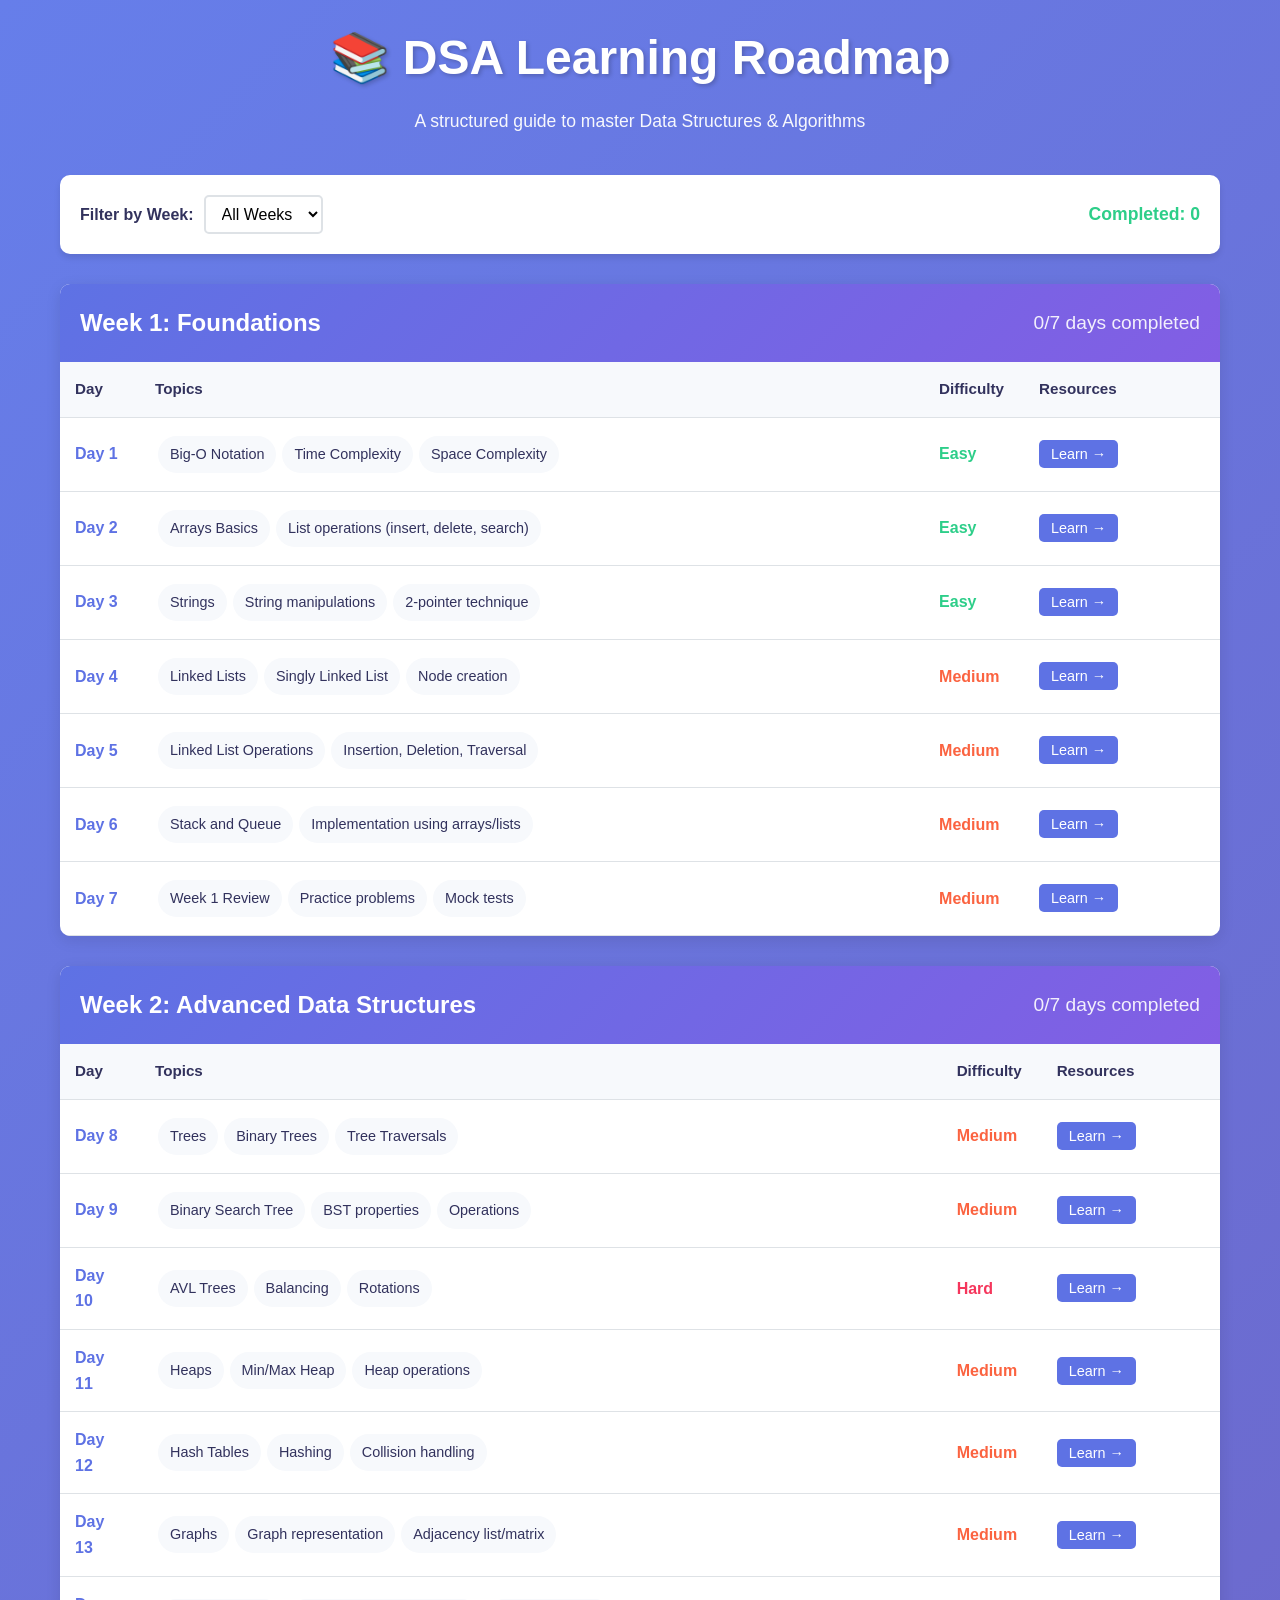
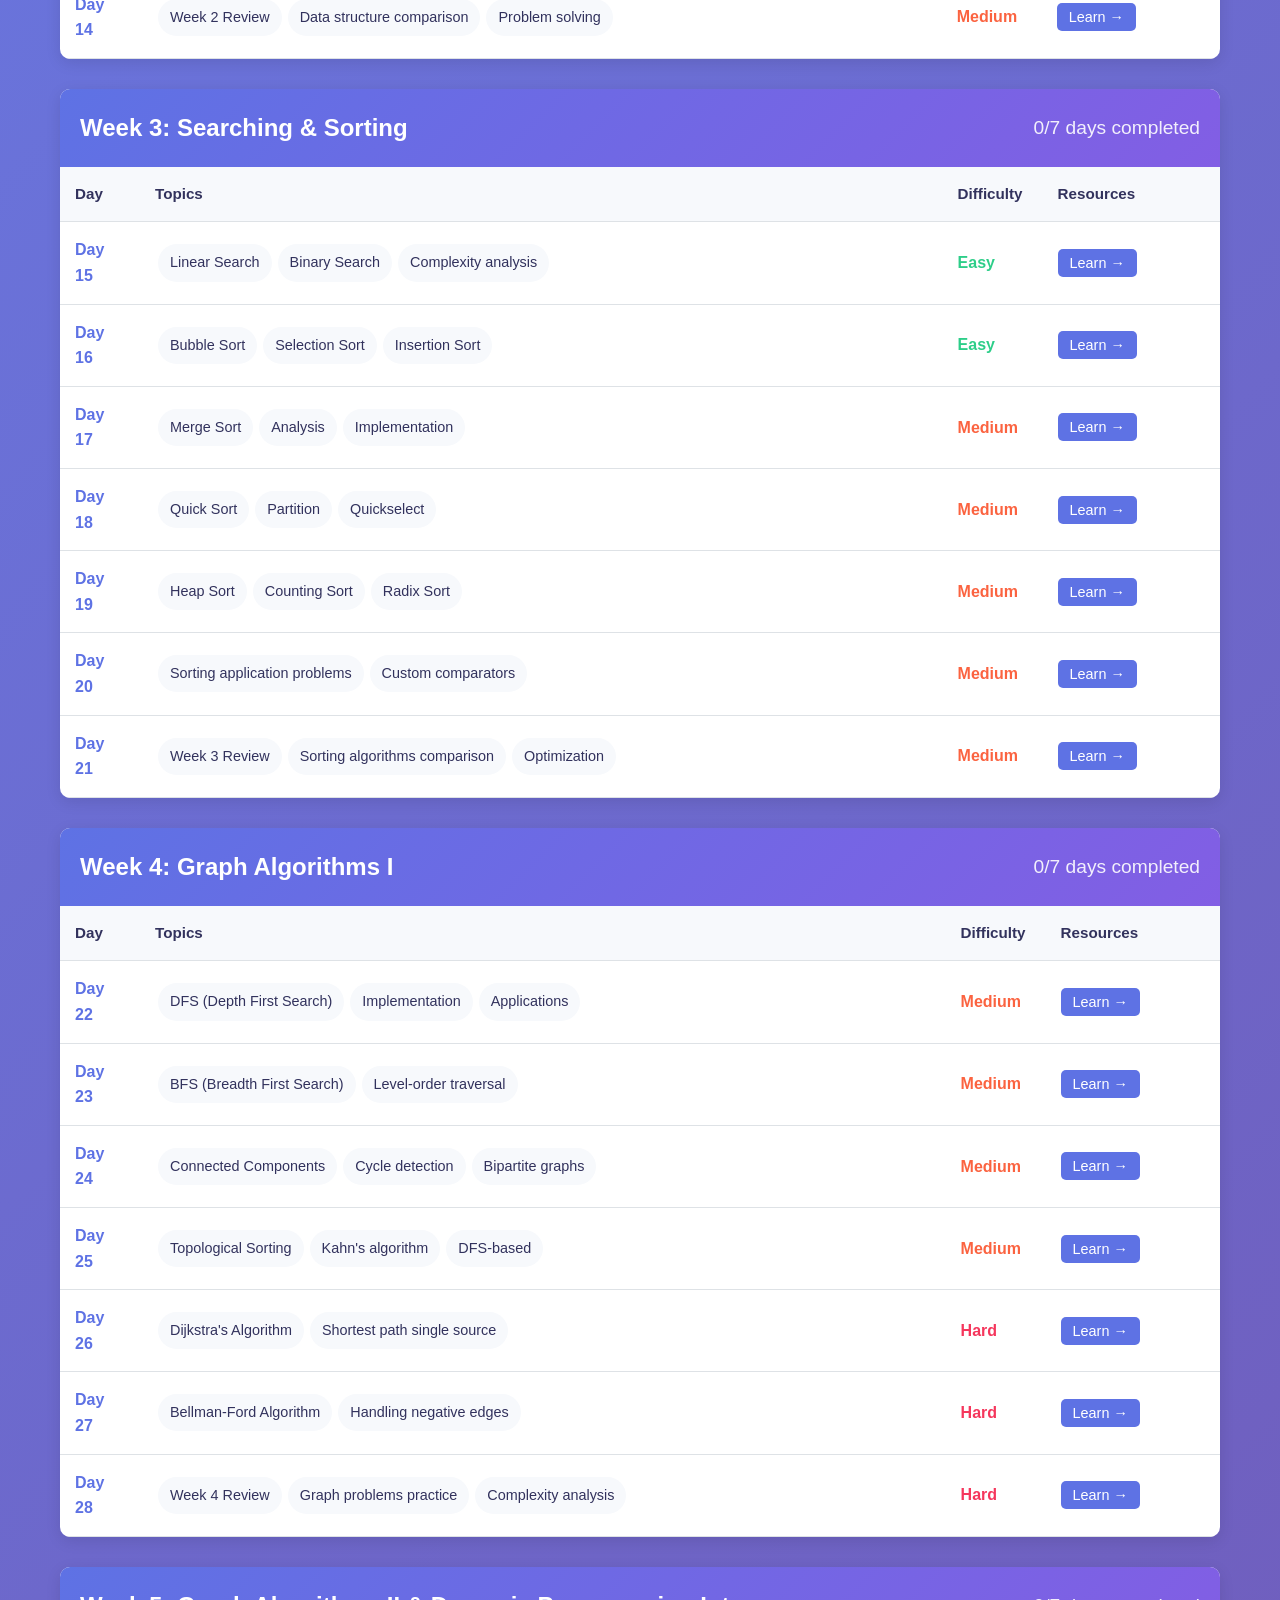
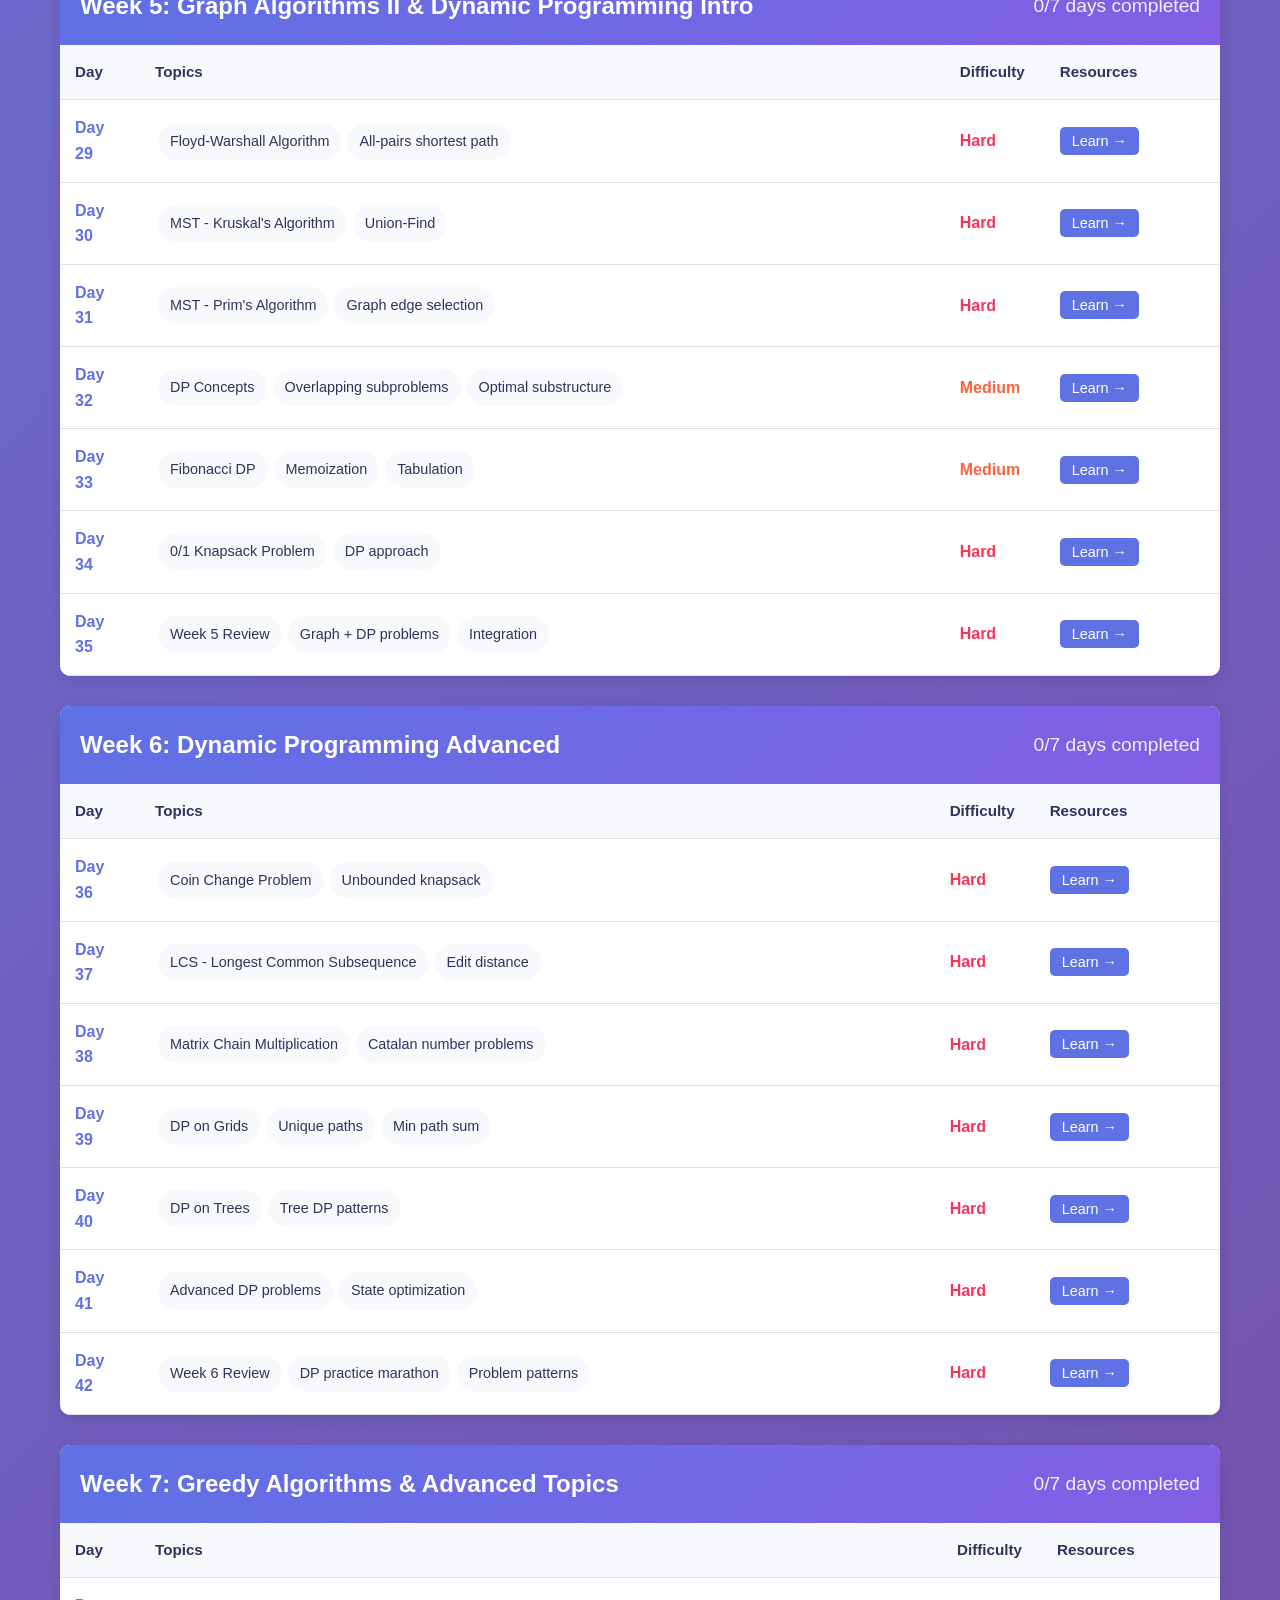
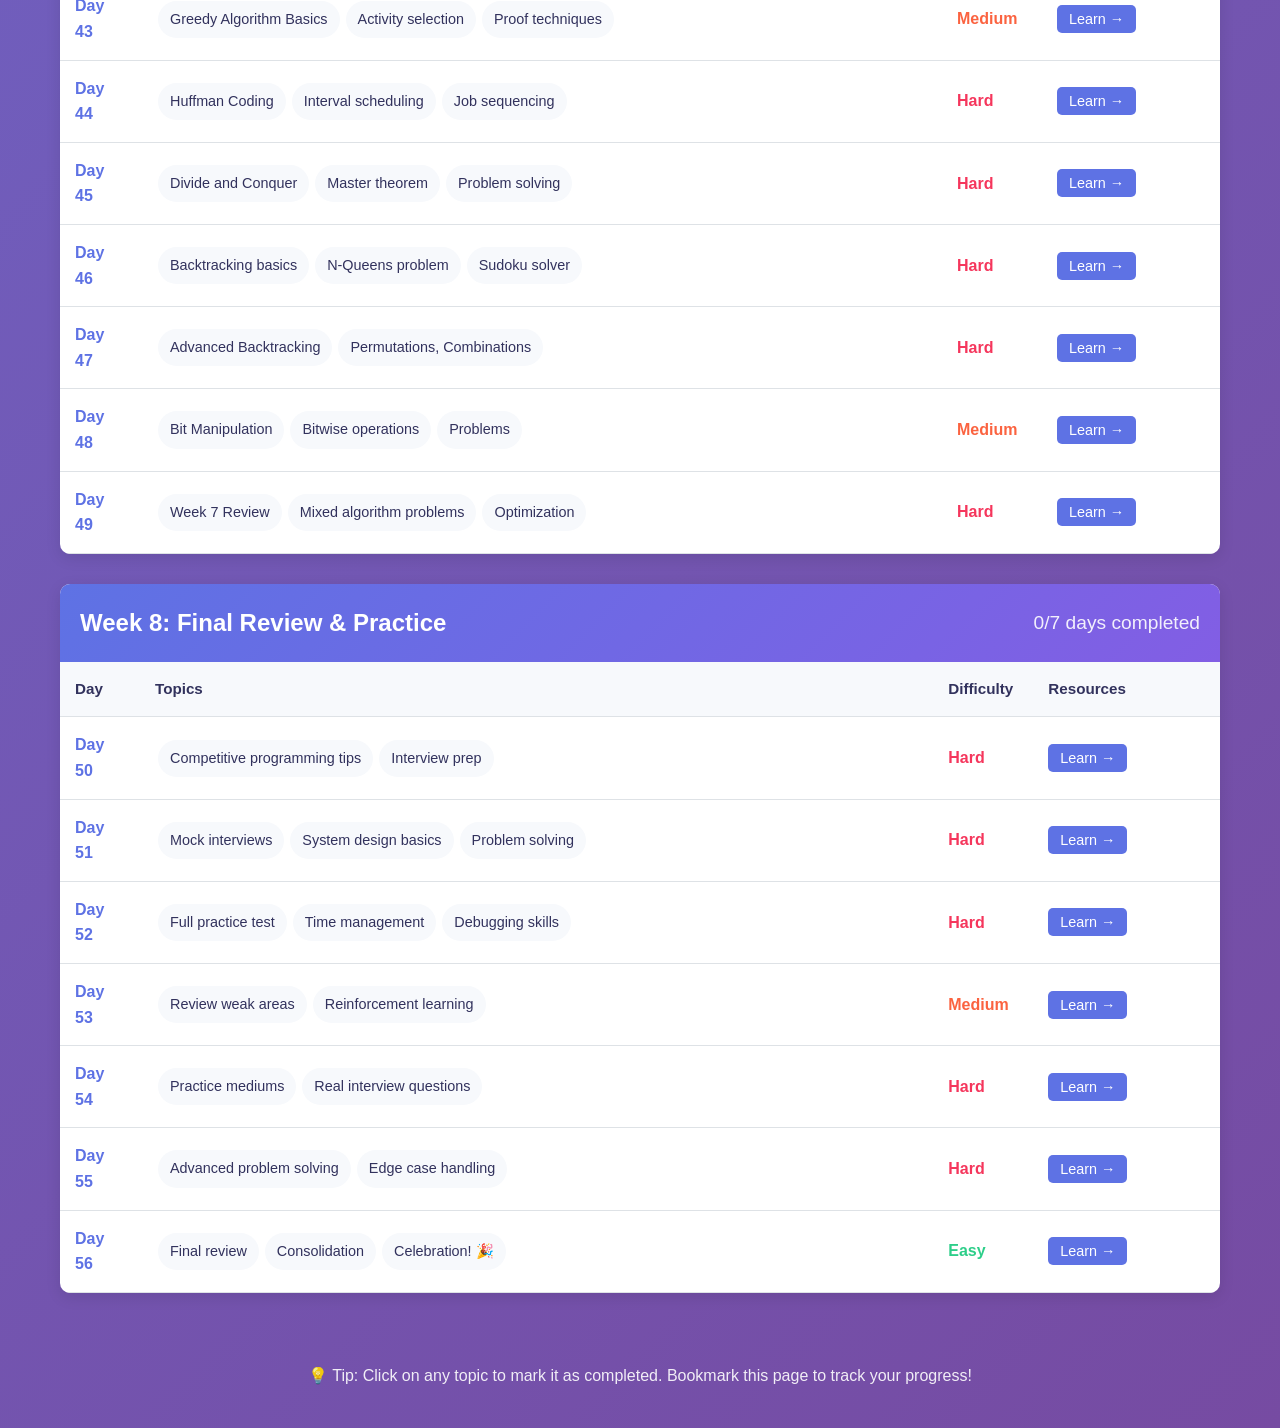
==== index.html @ c2c23e3e "Add DSA Roadmap website with interactive UI and progress tracking" ====
<!DOCTYPE html>
<html lang="en">
<head>
    <meta charset="UTF-8">
    <meta name="viewport" content="width=device-width, initial-scale=1.0">
    <title>DSA Roadmap - Your Learning Path</title>
    <link rel="stylesheet" href="styles.css">
</head>
<body>
    <div class="container">
        <header>
            <h1>📚 DSA Learning Roadmap</h1>
            <p class="subtitle">A structured guide to master Data Structures & Algorithms</p>
        </header>

        <nav class="controls">
            <div class="filter-group">
                <label for="weekFilter">Filter by Week:</label>
                <select id="weekFilter">
                    <option value="all">All Weeks</option>
                </select>
            </div>
            <div class="stats">
                <span class="completed-count">Completed: <strong id="completedCount">0</strong></span>
            </div>
        </nav>

        <main id="roadmapContainer">
            <!-- Roadmap will be dynamically inserted here -->
        </main>

        <footer>
            <p>💡 Tip: Click on any topic to mark it as completed. Bookmark this page to track your progress!</p>
        </footer>
    </div>

    <script src="data.js"></script>
    <script src="script.js"></script>
</body>
</html>
---- styles.css ----
:root {
    --primary-color: #5e72e4;
    --secondary-color: #825ee4;
    --success-color: #2dce89;
    --warning-color: #fb6340;
    --danger-color: #f5365c;
    --dark-color: #32325d;
    --light-color: #f7f9fc;
    --border-color: #dee2e6;
    --text-dark: #32325d;
    --text-light: #8898aa;
}

* {
    margin: 0;
    padding: 0;
    box-sizing: border-box;
}

body {
    font-family: 'Segoe UI', Tahoma, Geneva, Verdana, sans-serif;
    background: linear-gradient(135deg, #667eea 0%, #764ba2 100%);
    color: var(--text-dark);
    line-height: 1.6;
    min-height: 100vh;
    padding: 20px 0;
}

.container {
    max-width: 1200px;
    margin: 0 auto;
    padding: 0 20px;
}

header {
    text-align: center;
    margin-bottom: 40px;
    color: white;
}

header h1 {
    font-size: 3em;
    margin-bottom: 10px;
    text-shadow: 2px 2px 4px rgba(0, 0, 0, 0.2);
}

.subtitle {
    font-size: 1.1em;
    opacity: 0.95;
    font-weight: 300;
}

.controls {
    display: flex;
    justify-content: space-between;
    align-items: center;
    background: white;
    padding: 20px;
    border-radius: 10px;
    margin-bottom: 30px;
    box-shadow: 0 4px 6px rgba(0, 0, 0, 0.1);
    flex-wrap: wrap;
    gap: 20px;
}

.filter-group {
    display: flex;
    align-items: center;
    gap: 10px;
}

.filter-group label {
    font-weight: 600;
    color: var(--text-dark);
}

.filter-group select {
    padding: 8px 12px;
    border: 2px solid var(--border-color);
    border-radius: 5px;
    background: white;
    cursor: pointer;
    font-size: 1em;
    transition: border-color 0.3s ease;
}

.filter-group select:hover {
    border-color: var(--primary-color);
}

.filter-group select:focus {
    outline: none;
    border-color: var(--primary-color);
    box-shadow: 0 0 0 3px rgba(94, 114, 228, 0.1);
}

.stats {
    font-weight: 600;
    color: var(--success-color);
    font-size: 1.1em;
}

.week-section {
    background: white;
    border-radius: 10px;
    margin-bottom: 30px;
    overflow: hidden;
    box-shadow: 0 4px 15px rgba(0, 0, 0, 0.1);
    transition: transform 0.3s ease, box-shadow 0.3s ease;
}

.week-section:hover {
    transform: translateY(-5px);
    box-shadow: 0 8px 25px rgba(0, 0, 0, 0.15);
}

.week-header {
    background: linear-gradient(135deg, var(--primary-color), var(--secondary-color));
    color: white;
    padding: 20px;
    font-size: 1.5em;
    font-weight: 700;
    display: flex;
    justify-content: space-between;
    align-items: center;
}

.week-progress {
    font-size: 0.8em;
    opacity: 0.9;
    font-weight: 500;
}

.days-table {
    width: 100%;
    border-collapse: collapse;
}

.days-table th,
.days-table td {
    padding: 15px;
    text-align: left;
    border-bottom: 1px solid var(--border-color);
}

.days-table th {
    background-color: var(--light-color);
    font-weight: 700;
    color: var(--text-dark);
    font-size: 0.95em;
}

.days-table tbody tr {
    transition: background-color 0.2s ease;
}

.days-table tbody tr:hover {
    background-color: #f3f6ff;
}

.day-cell {
    font-weight: 600;
    color: var(--primary-color);
    width: 80px;
}

.topics-cell {
    flex: 1;
}

.topic-tag {
    display: inline-block;
    background-color: var(--light-color);
    color: var(--text-dark);
    padding: 5px 10px;
    border-radius: 20px;
    margin: 3px;
    font-size: 0.9em;
    cursor: pointer;
    transition: all 0.2s ease;
    border: 2px solid transparent;
}

.topic-tag:hover {
    background-color: var(--primary-color);
    color: white;
    border-color: var(--primary-color);
}

.topic-tag.completed {
    background-color: var(--success-color);
    color: white;
    text-decoration: line-through;
    opacity: 0.7;
}

.difficulty {
    font-weight: 600;
    text-align: center;
    width: 100px;
}

.difficulty.easy {
    color: var(--success-color);
}

.difficulty.medium {
    color: var(--warning-color);
}

.difficulty.hard {
    color: var(--danger-color);
}

.resource-cell {
    text-align: center;
}

.resource-btn {
    background-color: var(--primary-color);
    color: white;
    border: none;
    padding: 6px 12px;
    border-radius: 5px;
    cursor: pointer;
    font-size: 0.9em;
    transition: background-color 0.2s ease;
}

.resource-btn:hover {
    background-color: var(--secondary-color);
}

.resource-btn:disabled {
    background-color: var(--border-color);
    cursor: not-allowed;
    opacity: 0.6;
}

footer {
    text-align: center;
    color: white;
    margin-top: 50px;
    padding: 20px;
    opacity: 0.9;
}

/* Responsive Design */
@media (max-width: 768px) {
    header h1 {
        font-size: 2em;
    }

    .controls {
        flex-direction: column;
        align-items: stretch;
    }

    .filter-group {
        flex-direction: column;
    }

    .filter-group select {
        width: 100%;
    }

    .stats {
        text-align: center;
    }

    .week-header {
        flex-direction: column;
        gap: 10px;
    }

    .days-table {
        font-size: 0.9em;
    }

    .days-table th,
    .days-table td {
        padding: 10px;
    }

    .topic-tag {
        padding: 4px 8px;
        font-size: 0.85em;
    }

    .resource-btn {
        padding: 4px 8px;
        font-size: 0.85em;
    }
}

@media (max-width: 480px) {
    header h1 {
        font-size: 1.5em;
    }

    .subtitle {
        font-size: 0.95em;
    }

    .days-table {
        font-size: 0.8em;
    }

    .days-table th,
    .days-table td {
        padding: 8px;
    }

    .topic-tag {
        padding: 3px 6px;
        font-size: 0.8em;
        margin: 2px;
    }
}
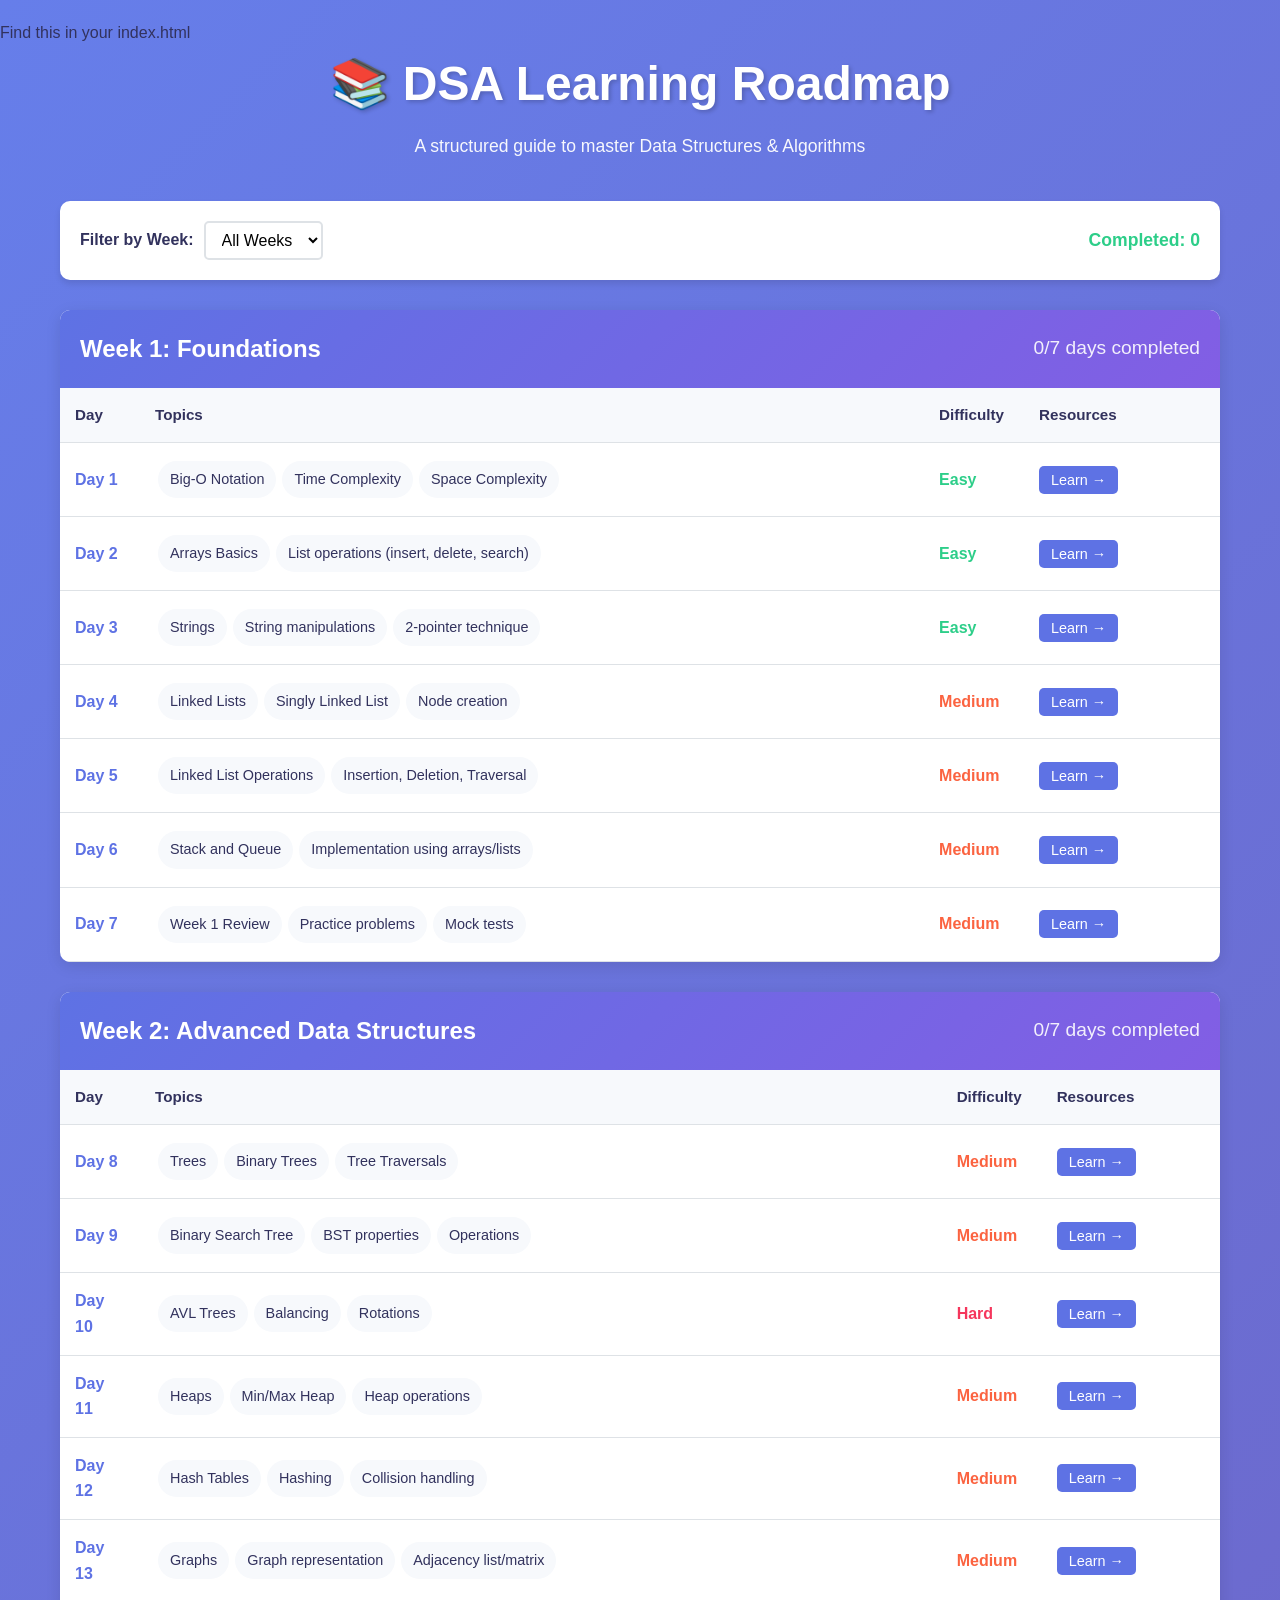
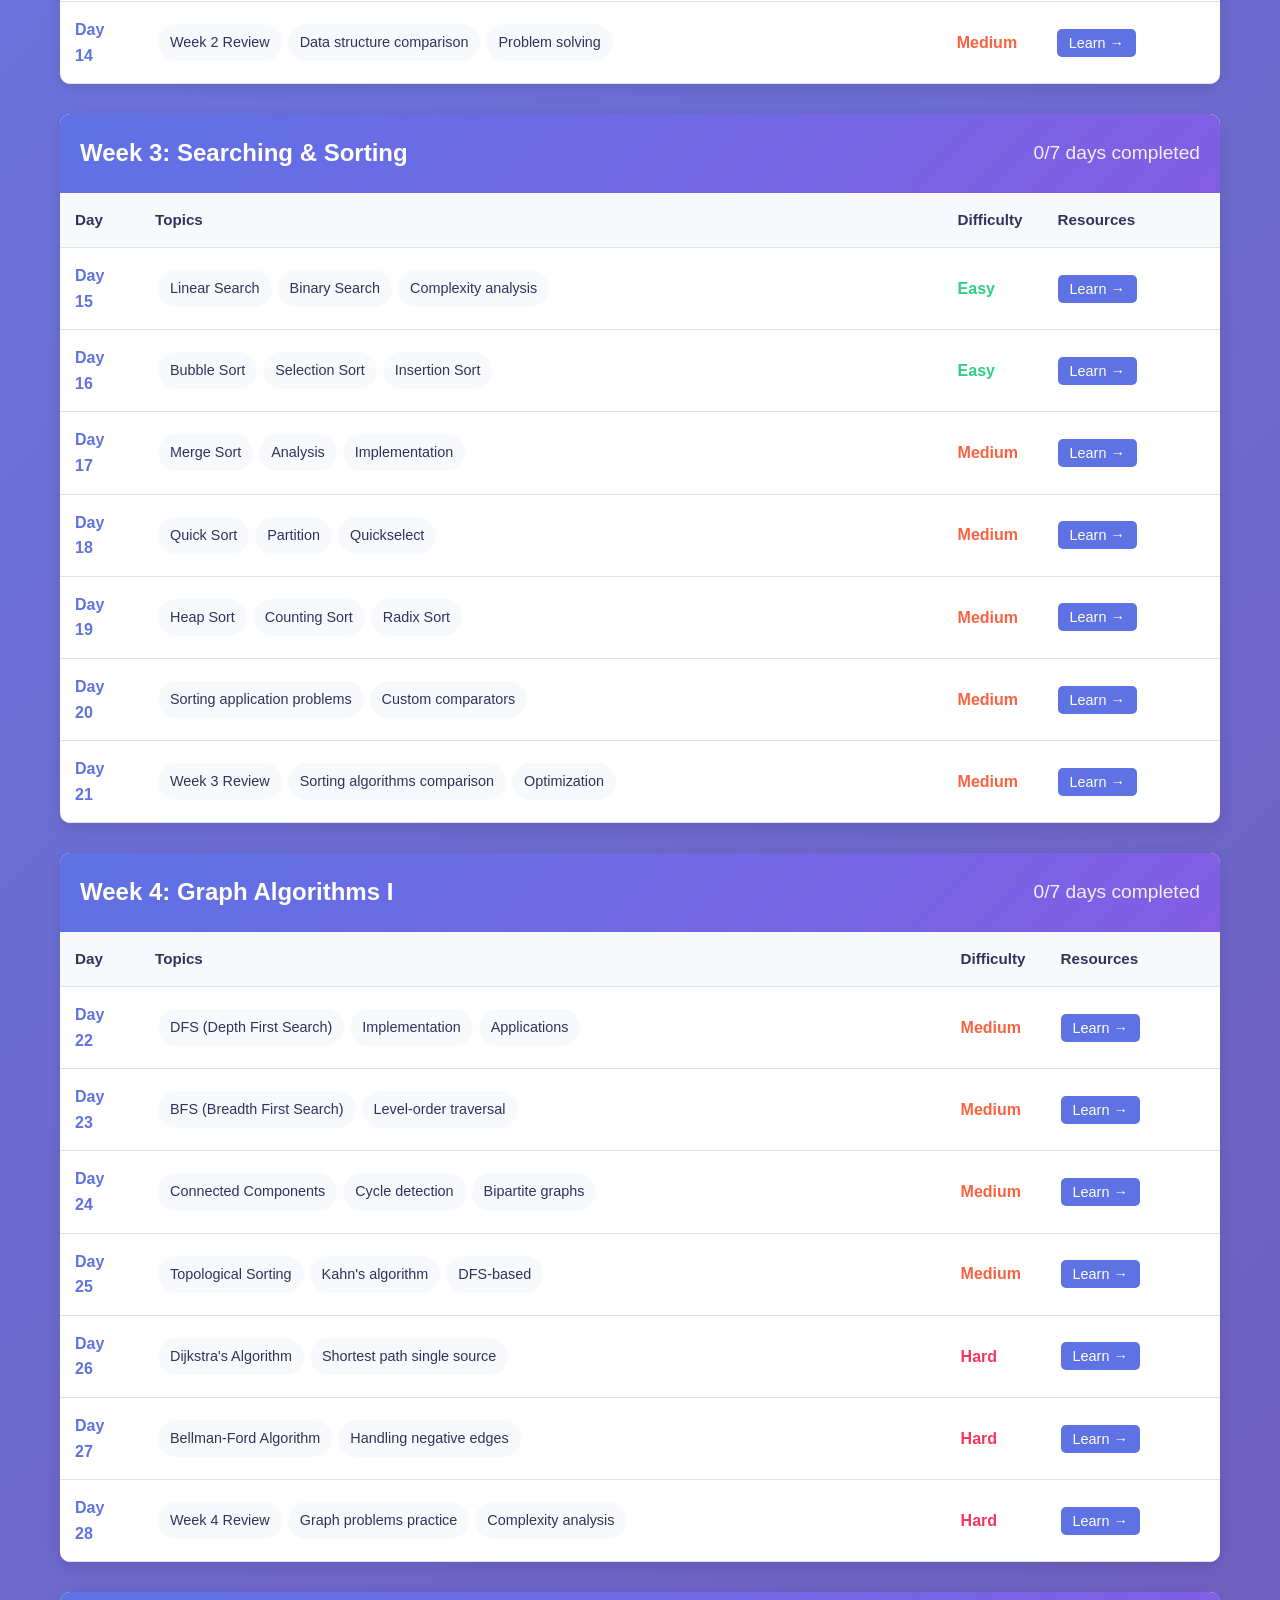
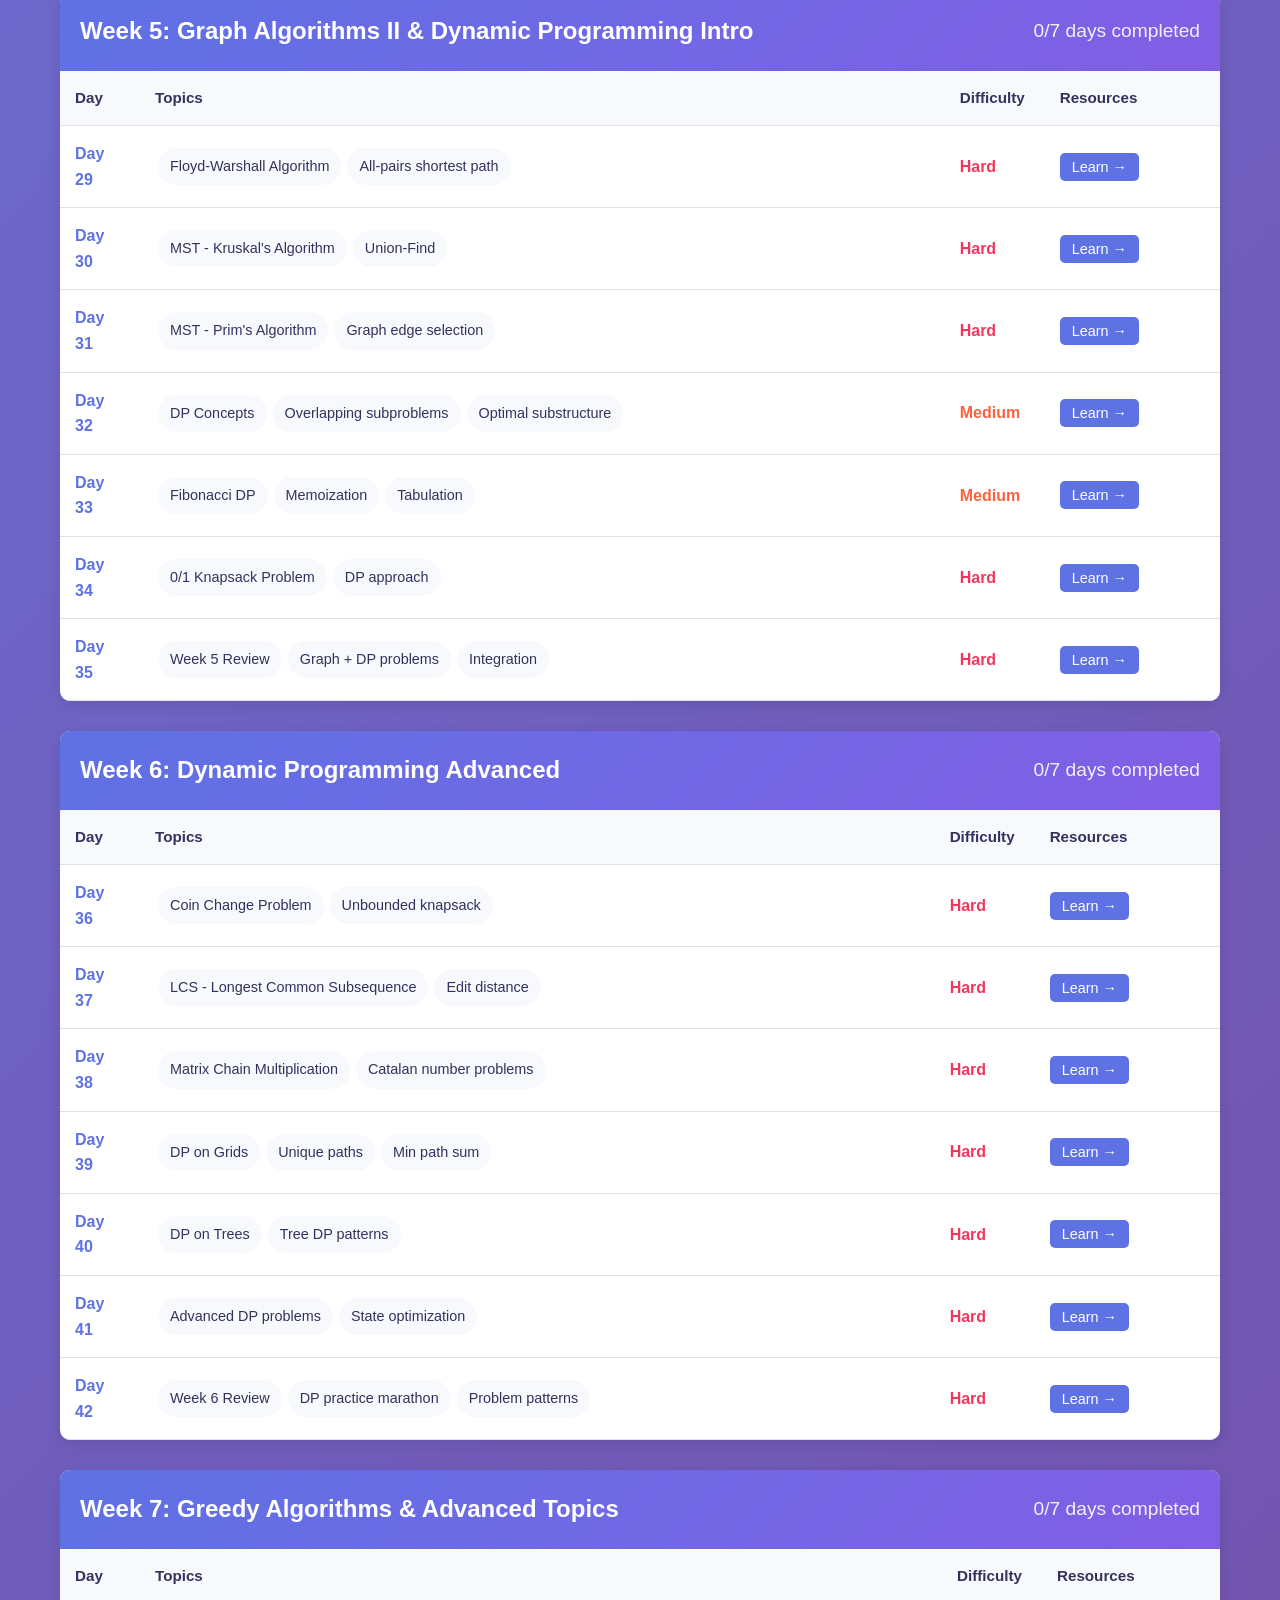
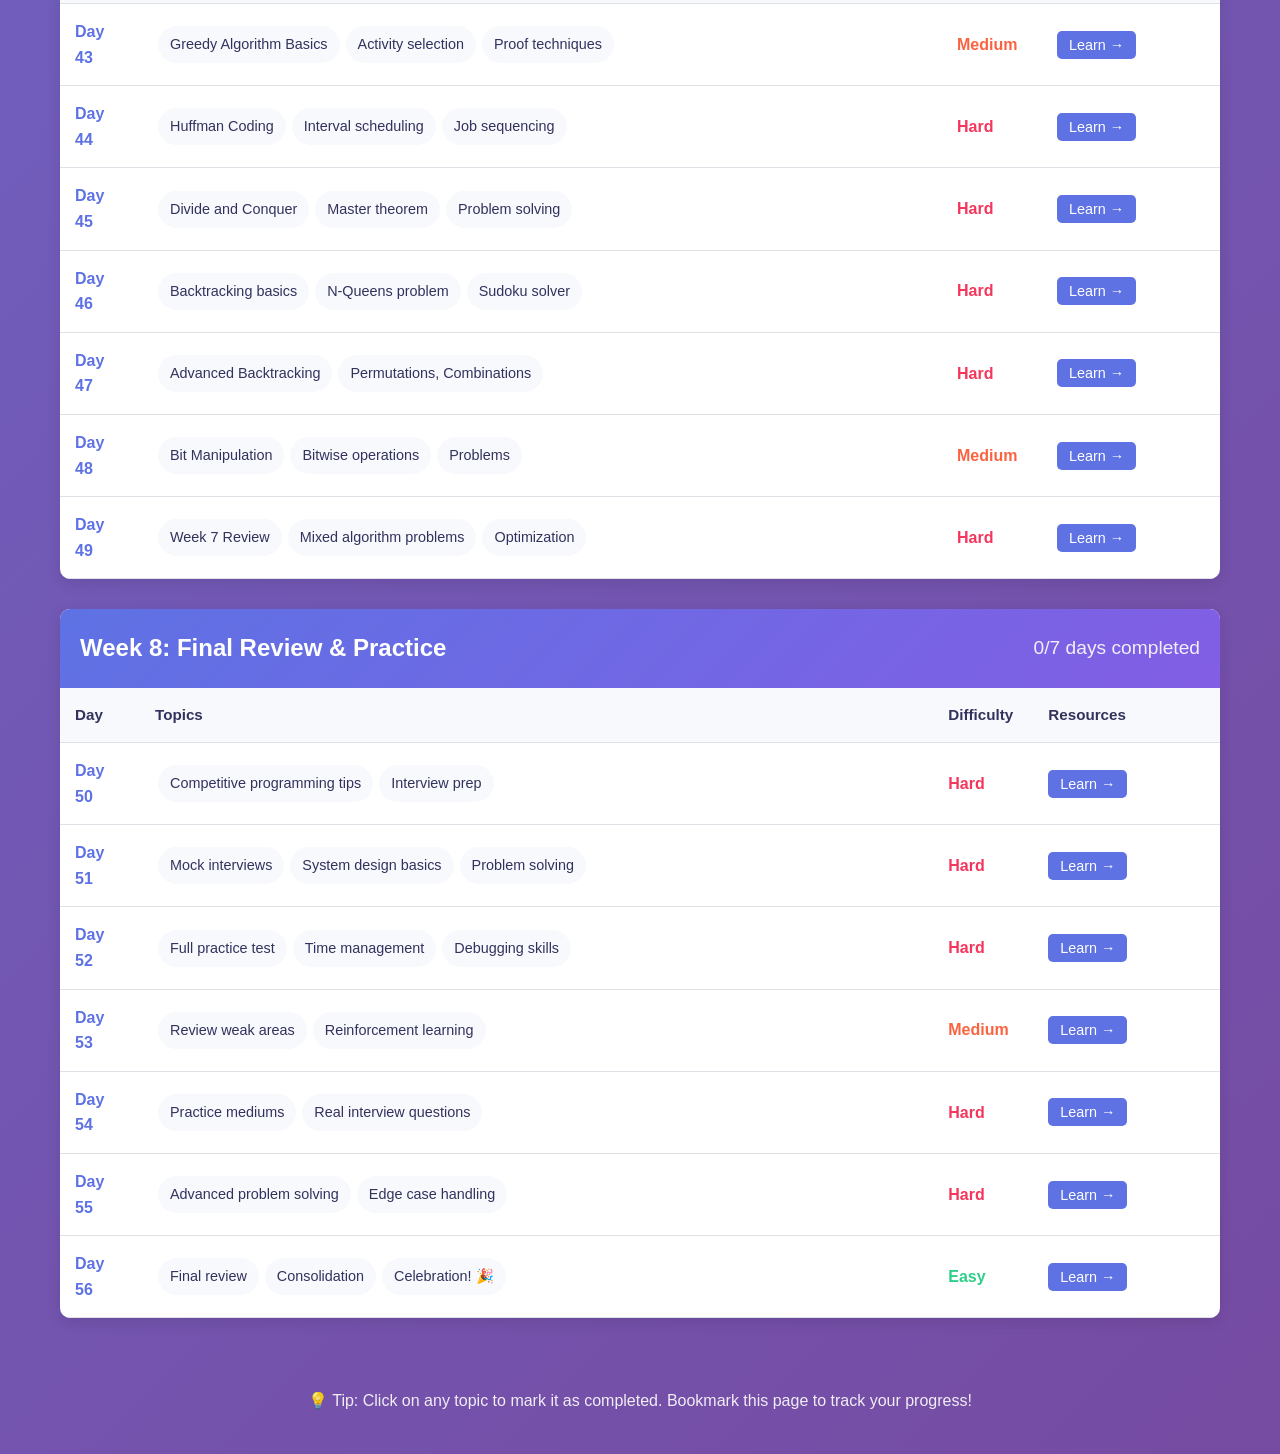
==== commit e86bfe2d: "Add Google Search Console meta tag verification" ====
--- a/index.html
+++ b/index.html
@@ -5,6 +5,7 @@
     <meta name="viewport" content="width=device-width, initial-scale=1.0">
     <title>DSA Roadmap - Your Learning Path</title>
     <link rel="stylesheet" href="styles.css">
+    Find this in your index.html
 </head>
 <body>
     <div class="container">
